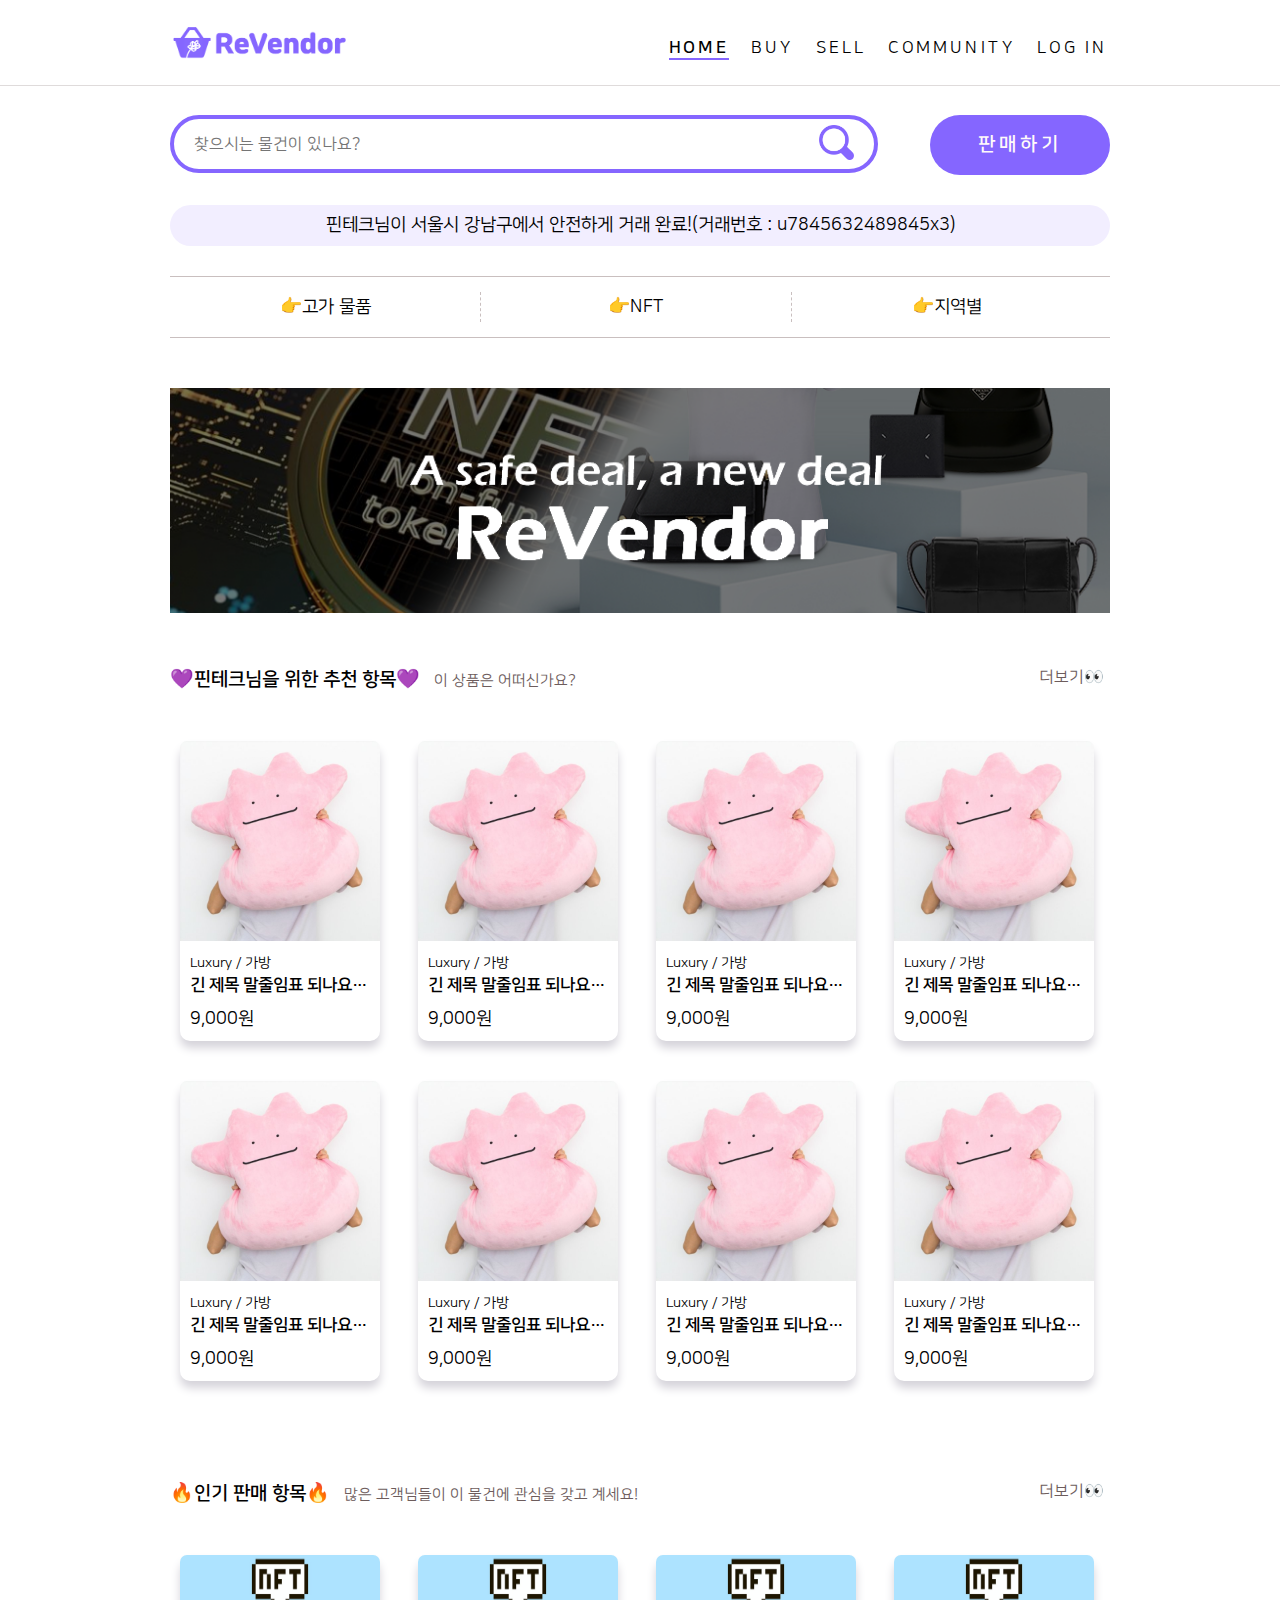
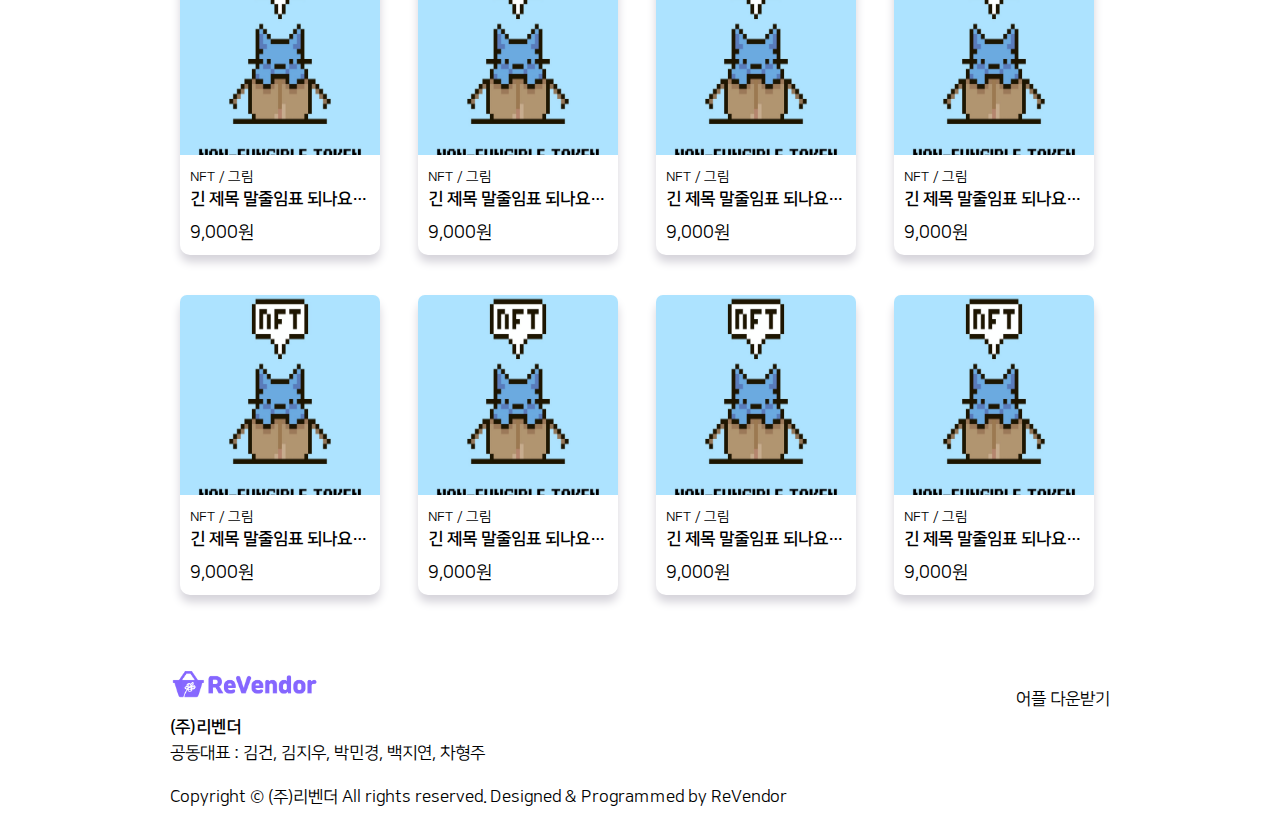
==== index.html @ 0596efaa "web-design" ====
<!DOCTYPE html>
<html lang="en">
<head>
    <meta charset="UTF-8">
    <meta http-equiv="X-UA-Compatible" content="IE=edge">
    <meta name="viewport" content="width=device-width, initial-scale=1.0">
    <link rel="stylesheet" href="src/css/index.css">
    <link rel="stylesheet" href="src/css/topBar.css">
    <link rel="stylesheet" href="src/css/itemCard.css">
    <title>WebDesign</title>
    
</head>
<body>
    <div class="wrap">
        <!--헤더(고정바)-->
        <div class="headerWrap">
            <div class="headerNavWrap">
                <!---로고-->
                <header class="logoWrap">
                    <img onclick=location.href='index.html' class="logoImg" src="src/picture/logo6.png">
                </header>
                <!--메뉴 리스트-->
                <nav class="topWrap">
                    <ul>
                        <li><a href="index.html">home</a></li>
                        <li><a href="src/html/buyPage.html">buy</a></li>
                        <li><a href="src/html/sellPage.html">sell</a></li>
                        <li><a href="src/html/communityPage.html">community</a></li>
                        <li><a href="src/html/login.html">log in</a></li>
                    </ul>
                </nav>
            </div>
        </div>

        <!--본문-->
        <div class="bodyWrap">

            <!--검색창, 판매버튼, 거래성사바, 카테고리-->
            <div class="bodyTop">
                <div class="bodyInput">
                    <div class="search">
                        <input type="text" placeholder="찾으시는 물건이 있나요?">
                        <img src="src/picture/loupe.png">
                    </div>
                    <div class="sellBt">
                        <input onClick="location.href='src/html/sellPage.html'" type="button" value="판매하기">
                    </div>
                </div>
                
                <!--거래 성사 바-->
                <div class="showBar">핀테크님이 서울시 강남구에서 안전하게 거래 완료!(거래번호 : u7845632489845x3)</div>

                    <div class="category">
                        <ul>
                            <li><a href="src/html/buyPage.html?c=a">👉고가 물품</a></li>
                            <li><a href="src/html/buyPage.html?c=b">👉NFT</a></li>
                            <li><a href="">👉지역별</a></li>
                        </ul>
                    </div>

                    
                <!-- <div class="searchList">
                    <span class="recentlySearch">최근 검색어</span>
                    <span>최근 검색어<a href="/">x</a></span>
                    <span>최근 검색어<a href="/">x</a></span>
                    <span>최근 검색어<a href="/">x</a></span>
                </div> -->
            </div>

            <!--배경 이미지-->
            <img class="mainImg" src="src/picture/mainimg.png">

            <!--추천항목-->
            <div class="featuredList">
                <div class="textBundle">
                    <span>💜핀테크님을 위한 추천 항목💜</span>
                    <span>이 상품은 어떠신가요?</span>
                    <a href="src/html/buyPage.html">더보기👀</a>
                </div>
                <div class="cardBundle">
                    <div class="itemCard">
                        <!-- <button>구매하기</button> -->
                        <img src="src/picture/metamong.png">
                        <div class="itemText">
                            <div class="itemType"><span>Luxury</span> / <span>가방</span></div>
                            <span class="itemTitle">긴 제목 말줄임표 되나요? 네 됩니다</span>
                            <span class="itemPrice">9,000원</span>
                        </div>
                    </div>
                    <div class="itemCard">
                        <img src="src/picture/metamong.png">
                        <div class="itemText">
                            <div class="itemType"><span>Luxury</span> / <span>가방</span></div>
                            <span class="itemTitle">긴 제목 말줄임표 되나요? 네 됩니다</span>
                            <span class="itemPrice">9,000원</span>
                        </div>
                    </div>
                    <div class="itemCard">
                        <img src="src/picture/metamong.png">
                        <div class="itemText">
                            <div class="itemType"><span>Luxury</span> / <span>가방</span></div>
                            <span class="itemTitle">긴 제목 말줄임표 되나요? 네 됩니다</span>
                            <span class="itemPrice">9,000원</span>
                        </div>
                    </div>
                    <div class="itemCard">
                        <img src="src/picture/metamong.png">
                        <div class="itemText">
                            <div class="itemType"><span>Luxury</span> / <span>가방</span></div>
                            <span class="itemTitle">긴 제목 말줄임표 되나요? 네 됩니다</span>
                            <span class="itemPrice">9,000원</span>
                        </div>
                    </div>
                    <div class="itemCard">
                        <!-- <button>구매하기</button> -->
                        <img src="src/picture/metamong.png">
                        <div class="itemText">
                            <div class="itemType"><span>Luxury</span> / <span>가방</span></div>
                            <span class="itemTitle">긴 제목 말줄임표 되나요? 네 됩니다</span>
                            <span class="itemPrice">9,000원</span>
                        </div>
                    </div>
                    <div class="itemCard">
                        <img src="src/picture/metamong.png">
                        <div class="itemText">
                            <div class="itemType"><span>Luxury</span> / <span>가방</span></div>
                            <span class="itemTitle">긴 제목 말줄임표 되나요? 네 됩니다</span>
                            <span class="itemPrice">9,000원</span>
                        </div>
                    </div>
                    <div class="itemCard">
                        <img src="src/picture/metamong.png">
                        <div class="itemText">
                            <div class="itemType"><span>Luxury</span> / <span>가방</span></div>
                            <span class="itemTitle">긴 제목 말줄임표 되나요? 네 됩니다</span>
                            <span class="itemPrice">9,000원</span>
                        </div>
                    </div>
                    <div class="itemCard">
                        <img src="src/picture/metamong.png">
                        <div class="itemText">
                            <div class="itemType"><span>Luxury</span> / <span>가방</span></div>
                            <span class="itemTitle">긴 제목 말줄임표 되나요? 네 됩니다</span>
                            <span class="itemPrice">9,000원</span>
                        </div>
                    </div>
                </div>
            </div>

            <!--인기상품-->
            <div class="hotList">
                <div class="textBundle">
                    <span>🔥인기 판매 항목🔥</span>
                    <span>많은 고객님들이 이 물건에 관심을 갖고 계세요!</span>
                    <a href="/src/html/buyPage.html">더보기👀</a>
                </div>
                <div class="cardBundle">
                    <div class="itemCard">
                        <!-- <button>구매하기</button> -->
                        <img src="src/picture/nft.jpg">
                        <div class="itemText">
                            <div class="itemType"><span>NFT</span> / <span>그림</span></div>
                            <span class="itemTitle">긴 제목 말줄임표 되나요? 네 됩니다</span>
                            <span class="itemPrice">9,000원</span>
                        </div>
                    </div>
                    <div class="itemCard">
                        <img src="src/picture/nft.jpg">
                        <div class="itemText">
                            <div class="itemType"><span>NFT</span> / <span>그림</span></div>
                            <span class="itemTitle">긴 제목 말줄임표 되나요? 네 됩니다</span>
                            <span class="itemPrice">9,000원</span>
                        </div>
                    </div>
                    <div class="itemCard">
                        <img src="src/picture/nft.jpg">
                        <div class="itemText">
                            <div class="itemType"><span>NFT</span> / <span>그림</span></div>
                            <span class="itemTitle">긴 제목 말줄임표 되나요? 네 됩니다</span>
                            <span class="itemPrice">9,000원</span>
                        </div>
                    </div>
                    <div class="itemCard">
                        <img src="src/picture/nft.jpg">
                        <div class="itemText">
                            <div class="itemType"><span>NFT</span> / <span>그림</span></div>
                            <span class="itemTitle">긴 제목 말줄임표 되나요? 네 됩니다</span>
                            <span class="itemPrice">9,000원</span>
                        </div>
                    </div>
                    <div class="itemCard">
                        <!-- <button>구매하기</button> -->
                        <img src="src/picture/nft.jpg">
                        <div class="itemText">
                            <div class="itemType"><span>NFT</span> / <span>그림</span></div>
                            <span class="itemTitle">긴 제목 말줄임표 되나요? 네 됩니다</span>
                            <span class="itemPrice">9,000원</span>
                        </div>
                    </div>
                    <div class="itemCard">
                        <img src="src/picture/nft.jpg">
                        <div class="itemText">
                            <div class="itemType"><span>NFT</span> / <span>그림</span></div>
                            <span class="itemTitle">긴 제목 말줄임표 되나요? 네 됩니다</span>
                            <span class="itemPrice">9,000원</span>
                        </div>
                    </div>
                    <div class="itemCard">
                        <img src="src/picture/nft.jpg">
                        <div class="itemText">
                            <div class="itemType"><span>NFT</span> / <span>그림</span></div>
                            <span class="itemTitle">긴 제목 말줄임표 되나요? 네 됩니다</span>
                            <span class="itemPrice">9,000원</span>
                        </div>
                    </div>
                    <div class="itemCard">
                        <img src="src/picture/nft.jpg">
                        <div class="itemText">
                            <div class="itemType"><span>NFT</span> / <span>그림</span></div>
                            <span class="itemTitle">긴 제목 말줄임표 되나요? 네 됩니다</span>
                            <span class="itemPrice">9,000원</span>
                        </div>
                    </div>
                </div>
            </div>
            <!--하단 footer-->
            <footer>
                <div class="footerWrapper">
                    <!--footer 왼편-->
                    <div class="footerLeft">
                        <div class="footerLogo">
                            <img src="src/picture/logo6.png">
                        </div>
                        <ul class="companyInfo">
                            <li>(주)리벤더</li>
                            <li>공동대표 : 김건, 김지우, 박민경, 백지연, 차형주</li>
                            <br>
                            <li>Copyright © (주)리벤더 All rights reserved. Designed & Programmed by ReVendor</li>
                        </ul>
                    </div>
                    <!--footer 오른편-->
                    <div class="footerRight">
                        <a href="src/html/app.html">어플 다운받기</a>
                    </div>
                </div>
            </footer>

        </div>

    </div>
</body>
</html>
---- src/css/index.css ----
/*폰트 및 기본 설정*/

@font-face{
	font-family: "myfont";
	src: url('../font/NanumSquareR.ttf');
	font-weight: normal;
	font-style: normal;
}
@font-face{
	font-family: "myfont";
	src: url('../font/NanumSquareB.ttf');
	font-weight: bold;
	font-style: normal;
}

body, html{
	height:100%;
}

/*검색창, 판매버튼 */

.topWrap>ul>li:nth-child(1){
	font-weight: bold;
	border-bottom: 2px solid #8566FF;
}

.bodyTop{
	margin-top: 115px;
	width:940px;
	height:60px;
}

.bodyInput{
	width:940px;
	height:60px;
	margin-bottom: 30px;
}

.search{/*검색창*/
	float:left;
	width : 700px;
	height : 50px;
	border : 4px solid #8566FF;
	border-radius: 50px;
}

.search>input{
	margin : 5px 0 0 15px;
	width: 620px;
	height:30px;
	outline:none;
	border: 0px;
	padding:5px;
	font-family:myfont;
	float:left;
	font-size:16px;
}

.search>img {
	width :35px;
	cursor:pointer;
	margin-top : 6.4px;
}

/*판매버튼*/
.sellBt{
	float:right;
}
.sellBt>input{
	width: 180px;
	height: 60px;

	font-family:myfont;
	font-size: 19px;
	letter-spacing: 0.2em;	
	font-weight:600;

	border:0px;
	border-radius: 50px;
	outline: none;
	cursor: pointer;

	color: snow;
	background:#8566FF;
}

.sellBt>input:hover {
	background: #5035bb;
}

/*카테고리*/
.category{
	border-top: 1px solid rgb(201, 191, 191);
	border-bottom: 1px solid rgb(201, 191, 191);
	height:60px;
	width: 940px;
	float:left;
}

.category>ul{
	text-align:center;
	margin: 15px 0 15px 0;
}

.category>ul>li{
	float:left;
	text-align:center;
	width: 33%;
	height: 30px;
	line-height: 30px;
	border-right: 1px dashed rgb(201, 191, 191);
}

.category>ul>li:nth-child(3){
	border-right: none;
}

.category>ul>li>a{
	text-decoration-line: none;
	color:black;
	font-size:18px;
}

.category>ul>li>a:hover{
	color:#8566FF;
	font-weight: 600;
}

/*거래 성사 바*/
.showBar{
	float: left;
	width:940px;
	background-color: #F2EEFF;
	border-radius:50px;
	font-size: 18px;
	padding: 10px 0 10px 0;
	text-align: center;
	margin: 0px 0 30px 0;
}

.mainImg{
	margin: 50px 0 20px 0 ;
	width: 940px;
}


/*추천항목*/

.featuredList, .hotList{
	float:left;
}
---- src/css/topBar.css ----
html,body{
    margin:0;
    padding:0;
    left:0;
    top:0;
	font-family: myfont;
}

ul, li{
	margin: 0px;
	padding: 0px;
	list-style: none;
}

a{
	text-decoration-line: none;
	color:black;
}

.wrap{
	width : 940px;
	margin : 0 auto;
}

.headerNavWrap{
	width: 940px;
	margin: 0 auto;
}

/* 헤더 */
.headerWrap{
	z-index: 10;
	width : 100%;
	height:50px;
	padding: 20px 0 15px 0;
	position: fixed;
	background-color: white;
	top:0;
	left: 0;
	border-bottom: 1px solid rgb(223, 219, 219);
}

.logoImg{
	width: 180px;
	cursor: pointer;
}

/* 헤더 카테고리 */

header{ /* 상단 로고이미지*/
	width: 20%;
	height: 50px;
	float:left;
}

/*카테고리*/
.topWrap{ 
	float: right;
	width : 74%;
}

.topWrap>ul{
	margin-top: 18.5px;
	float:right;
	height: 30px;
	width: 441px;
}

.topWrap>ul>li{
	float:left;
	margin-right: 5%;
	letter-spacing: 0.2em;
	text-transform: uppercase;
}

.topWrap>ul>li:nth-child(5){
	margin-right:0;
}


.topWrap>ul>li>a{
	text-decoration-line: none;
	color : black;
	font-size: 17px;
}

.topWrap>ul>li>a:hover{
	color: #8566FF;
	border-bottom: 1px solid #8566FF;
	transition : all .3s ease
}

/*footer*/
footer{
	font-family: myfont;
	width: 940px;
	bottom: 0;
}

.footerLogo>img{
	width : 150px;
}

.footerWrapper{
	display: table;
	height : 100px;
	width : 940px;
}

.footerLeft{ /*좌측 영역*/
	width : 60%;
	display: table-cell;
	padding-bottom: 30px;
}

.companyInfo{
	margin-top:10px;
}

.companyInfo>li{
	margin-top : 7px;
	font-size:17px;
}

.companyInfo>li:nth-child(1){
	font-weight: 600;
}

.footerRight{
	width: 20%;
	display: table-cell;
	text-align: right;
	font-size: 17px;
}


.footerRight>a{/*어플 다운받기*/
	text-decoration-line: none;
	color : black;
}
.footerRight>a:hover{
	color:#8566FF;
}
---- src/css/itemCard.css ----
.textBundle{ /*카드 묶음*/
	margin: 30px 0 40px 0;
}

.cardBundle{ /*카드 묶음 grid*/
	display:grid;
	grid-template-columns: repeat(4, 1fr);
	grid-template-rows: repead(2, 1fr);
	padding: 10px;
	row-gap : 40px;
	column-gap: 38px;
	float:left;
	margin:0 0 60px 0;
}

.textBundle>span:nth-child(1){ /*타이틀*/
	font-weight: 600;
	font-size:19px;
	margin-right: 10px;
}

.textBundle>span:nth-child(2){ /*상세설명*/
	color: #6d5c5c;
	font-size:15px;
}

.textBundle>a{ /*더보기*/
	color: #6d5c5c;
	text-decoration-line: none;
	font-size:16px;
	float:right;
}

.textBundle>a:hover{
	color: rgb(204, 47, 100);
	transition: 0.3s ease;
}


/*아이템카드*/

/* .itemCard>button{
	position:absolute;
	display : none;
	padding: 10px;
	font-size:17px;
	background-color: #8566FF;
	color:white;
	border:0px;
	cursor:pointer;
	border-radius: 5px;
	box-shadow: 0 5px 5px -2px rgb(139, 139, 139);
} */


.itemCard{
	width : 200px;
	height: 300px;
	border-radius: 10px;
	cursor: pointer;
	background: white;
	box-shadow : 0px 7px 10px 0px #d5d3da;
	transition: 0.3s ease;
} 

.itemCard:hover{
	transform: translateY(10px);
}
/* 
.itemCard:hover button{hover시 버튼
	display: block;
} */


.itemCard>img{
	width : 200px;
	height: 200px;
	border-radius: 7px 7px 0 0;
	margin: 0;
}

.itemText{ /*물건 설명창*/
	width: 180px;
	padding : 10px 10px 5px 10px;
}

.itemType{/*아이템 타입*/
	text-align: left;
	width: 180px;
	float: left;
	font-size: 14px;
	margin-bottom: 5px;
}

.itemTitle{/*제목*/
	font-weight: 600;
	width: 180px;
	float:left;
	font-size : 17px;
	overflow: hidden;
	text-overflow:ellipsis;
	white-space: nowrap;
}

.itemPrice{/*가격*/
	float:left;
	width: 120px;
	margin-top : 14px;
	font-size : 18px;
}

.itemTitle, .itemType, .itemPrice{
	overflow: hidden;
	text-overflow:ellipsis;
	white-space: nowrap;
}
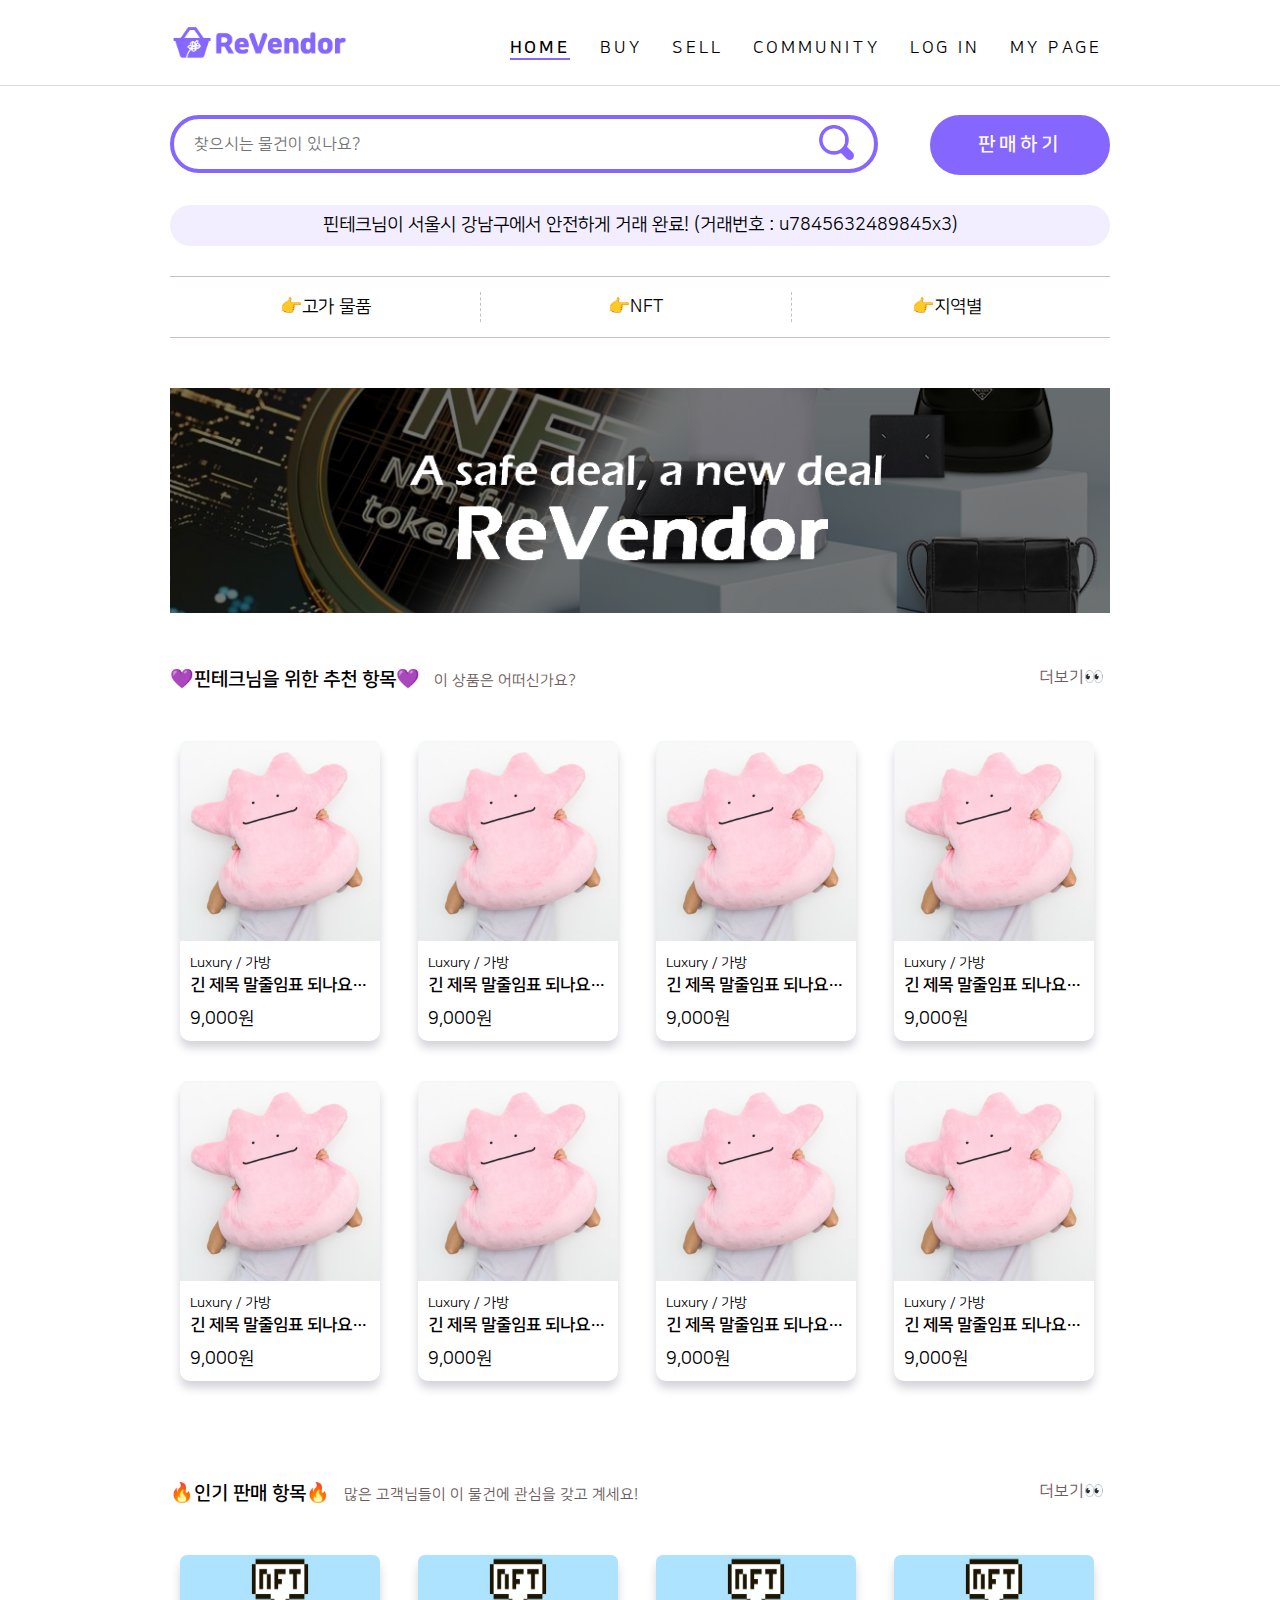
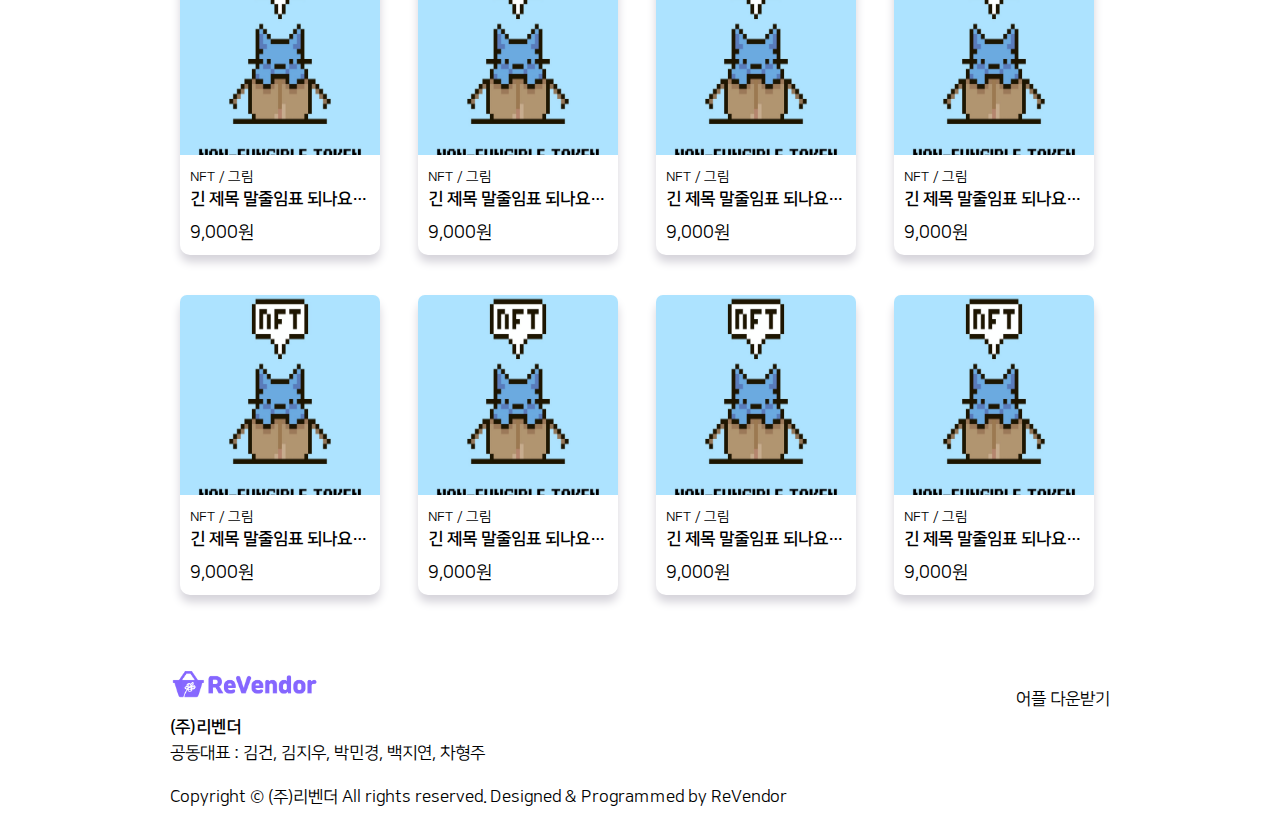
==== commit 5cd4f3b9: "mypage 추가" ====
--- a/index.html
+++ b/index.html
@@ -27,6 +27,7 @@
                         <li><a href="src/html/sellPage.html">sell</a></li>
                         <li><a href="src/html/communityPage.html">community</a></li>
                         <li><a href="src/html/login.html">log in</a></li>
+                        <li><a href="src/html/mypage.html">my page</a></li>
                     </ul>
                 </nav>
             </div>
@@ -48,7 +49,7 @@
                 </div>
                 
                 <!--거래 성사 바-->
-                <div class="showBar">핀테크님이 서울시 강남구에서 안전하게 거래 완료!(거래번호 : u7845632489845x3)</div>
+                <div class="showBar">핀테크님이 서울시 강남구에서 안전하게 거래 완료! (거래번호 : u7845632489845x3)</div>
 
                     <div class="category">
                         <ul>
--- a/src/css/topBar.css
+++ b/src/css/topBar.css
@@ -63,7 +63,7 @@
 	margin-top: 18.5px;
 	float:right;
 	height: 30px;
-	width: 441px;
+	width: 600px;
 }
 
 .topWrap>ul>li{
@@ -73,7 +73,7 @@
 	text-transform: uppercase;
 }
 
-.topWrap>ul>li:nth-child(5){
+.topWrap>ul>li:nth-child(6){
 	margin-right:0;
 }
 
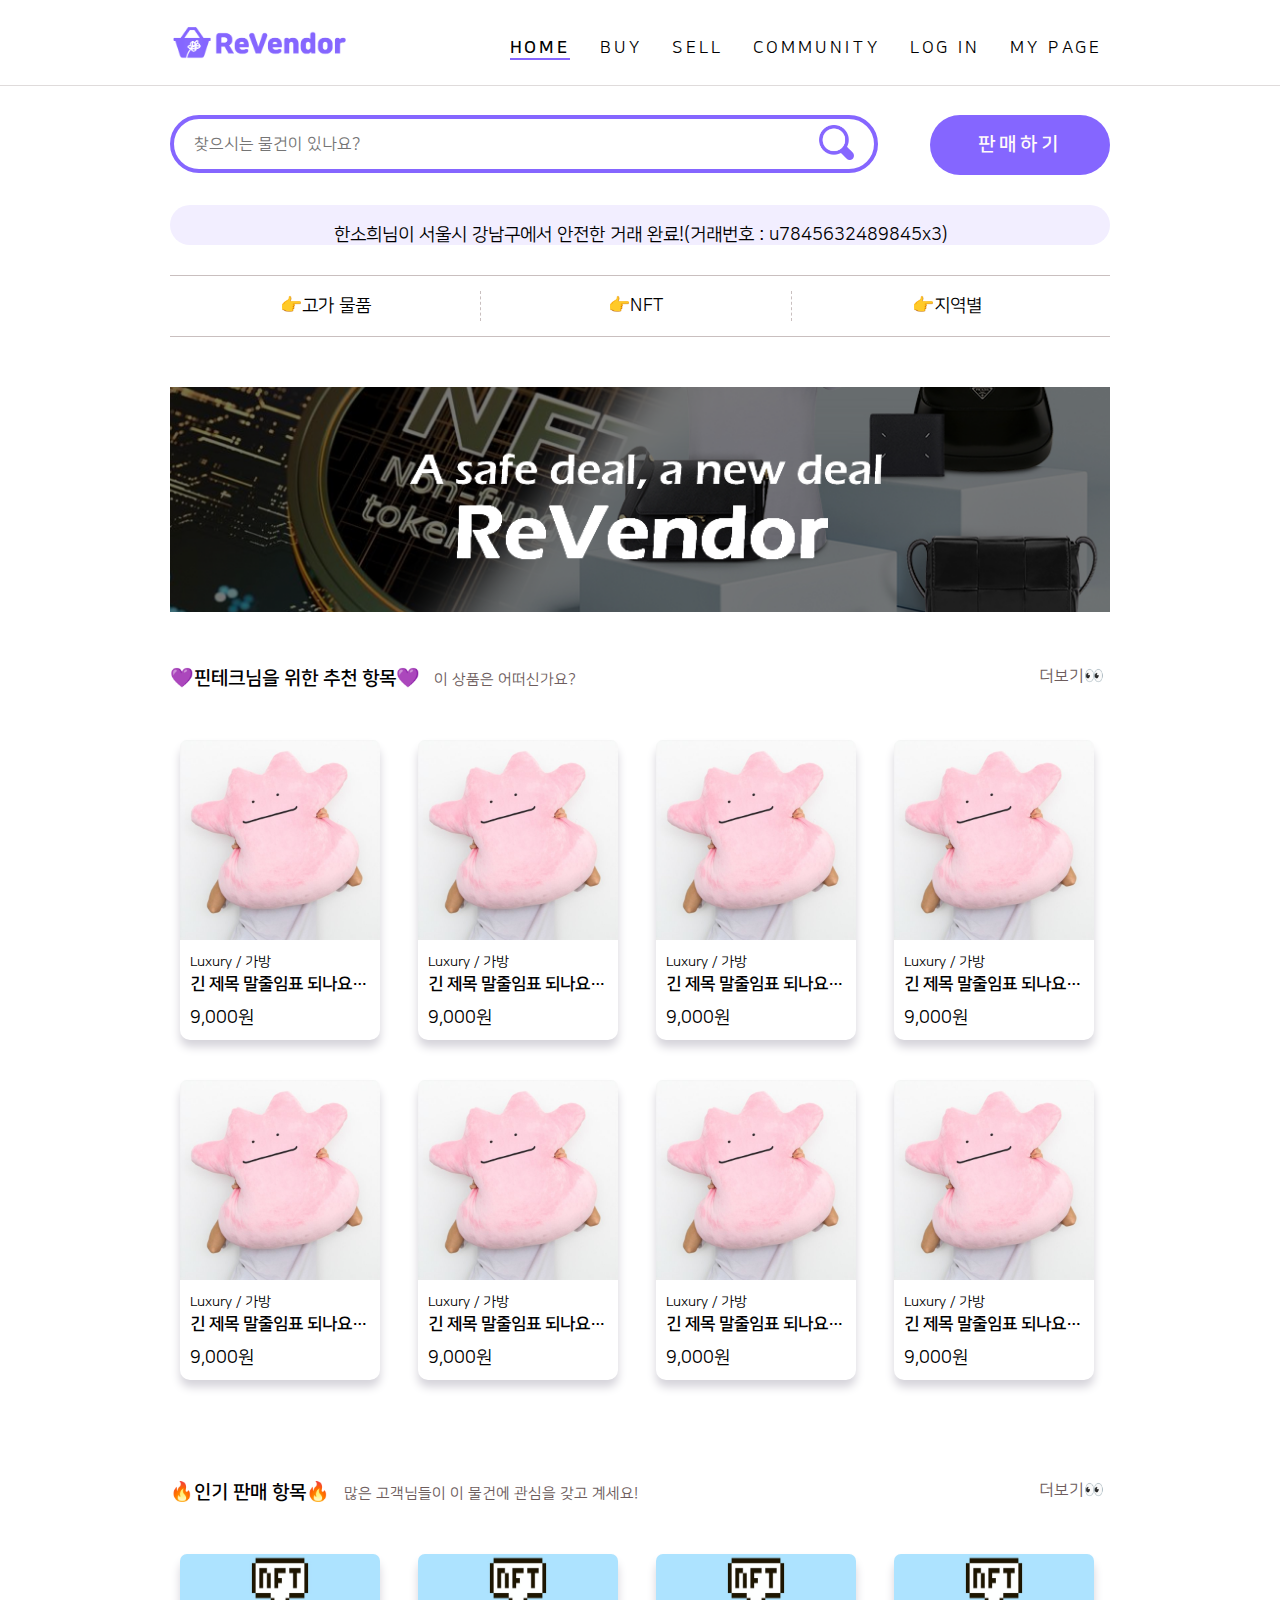
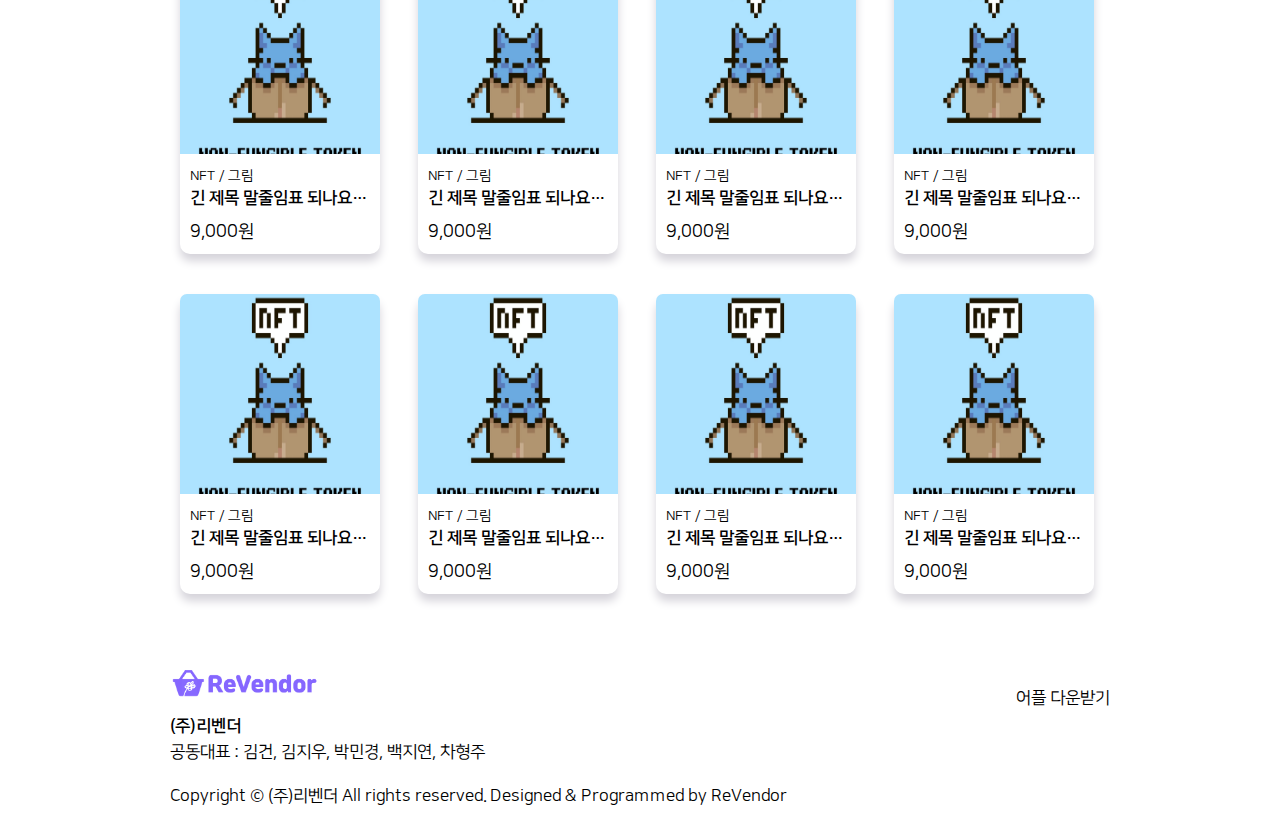
==== commit e4b2ad2b: "구매 상세페이지 추가" ====
--- a/index.html
+++ b/index.html
@@ -49,12 +49,20 @@
                 </div>
                 
                 <!--거래 성사 바-->
-                <div class="showBar">핀테크님이 서울시 강남구에서 안전하게 거래 완료! (거래번호 : u7845632489845x3)</div>
+                <div class="showBar">
+                    <ul>
+                        <li>한소희님이 서울시 강남구에서 안전한 거래 완료!(거래번호 : u7845632489845x3)</li>
+                        <li>송강님이 서울시 동작구에서 안전한 거래 완료!(거래번호 : u7845632489845x3)</li>
+                        <li>유나비님이 서울시 종로구에서 안전한 거래 완료!(거래번호 : u7845632489845x3)</li>
+                        <li>박재언님이 경기도 안산시에서 안전한 거래 완료!(거래번호 : u7845632489845x3)</li>
+                        <li>이채연님이 경기도 수원시에서 안전한 거래 완료!(거래번호 : u7845632489845x3)</li>
+                    </ul>
+                </div>
 
                     <div class="category">
                         <ul>
-                            <li><a href="src/html/buyPage.html?c=a">👉고가 물품</a></li>
-                            <li><a href="src/html/buyPage.html?c=b">👉NFT</a></li>
+                            <li><a href="src/html/buyPage.html?category=highQuality">👉고가 물품</a></li>
+                            <li><a href="src/html/buyPage.html?category=nft">👉NFT</a></li>
                             <li><a href="">👉지역별</a></li>
                         </ul>
                     </div>
--- a/src/css/index.css
+++ b/src/css/index.css
@@ -130,12 +130,58 @@
 .showBar{
 	float: left;
 	width:940px;
+	height: 20px;
 	background-color: #F2EEFF;
 	border-radius:50px;
 	font-size: 18px;
 	padding: 10px 0 10px 0;
 	text-align: center;
 	margin: 0px 0 30px 0;
+	overflow: hidden;
+}
+
+.showBar ul {
+	animation: slide 20s infinite;
+}
+
+.showBar li {
+	padding: 10px 0 10px 0;
+}
+
+@keyframes slide { /*거래 성사 바 애니메이션*/
+	0% {
+		margin-top: 0;
+	}
+	10% {
+		margin-top: -10px;
+	}
+	20% {
+		margin-top: -50px;
+	}
+	30% {
+		margin-top: -50px;
+	}
+	40% {
+		margin-top: -90px;
+	}
+	50% {
+		margin-top: -90px;
+	}
+	60% {
+		margin-top: -130px;
+	}
+	70% {
+		margin-top: -130px;
+	}
+	80% {
+		margin-top: -170px;
+	}
+	90% {
+		margin-top: -170px;
+	}
+	100% {
+		margin-top: 0;
+	}
 }
 
 .mainImg{
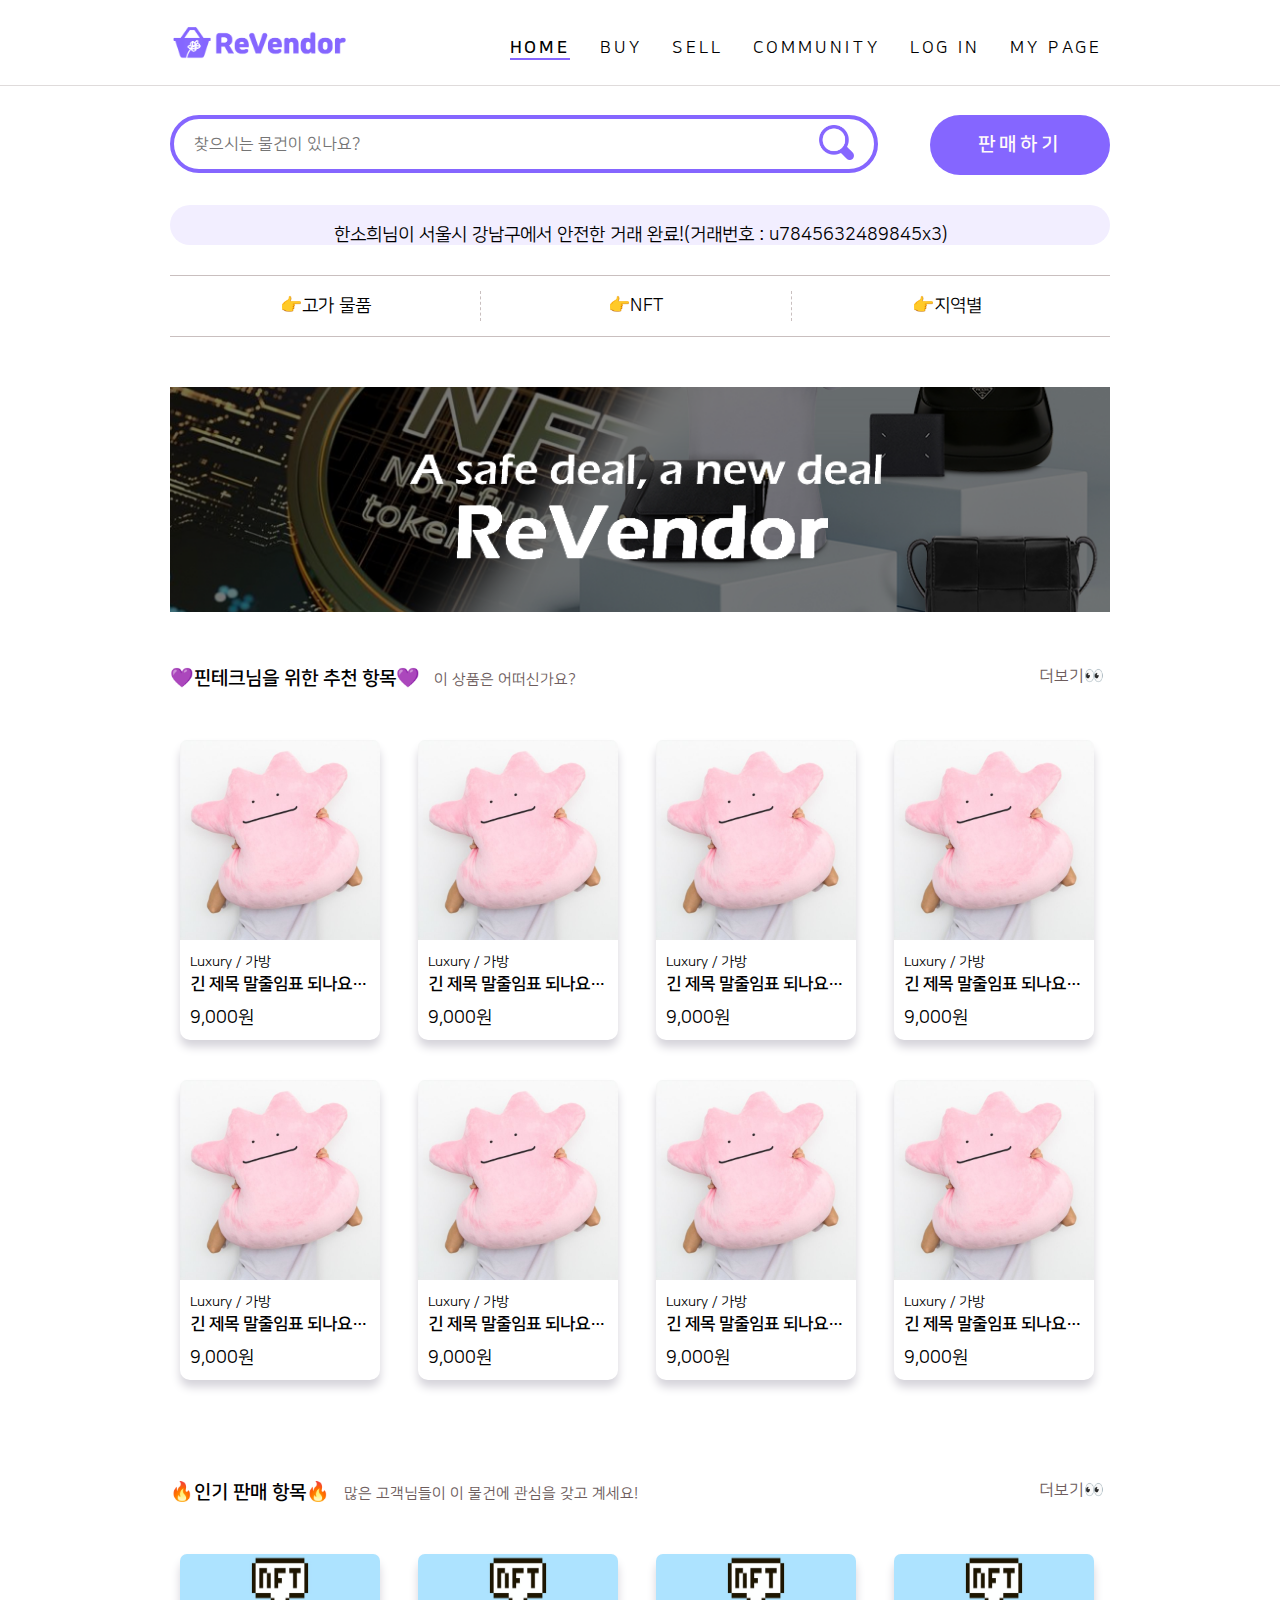
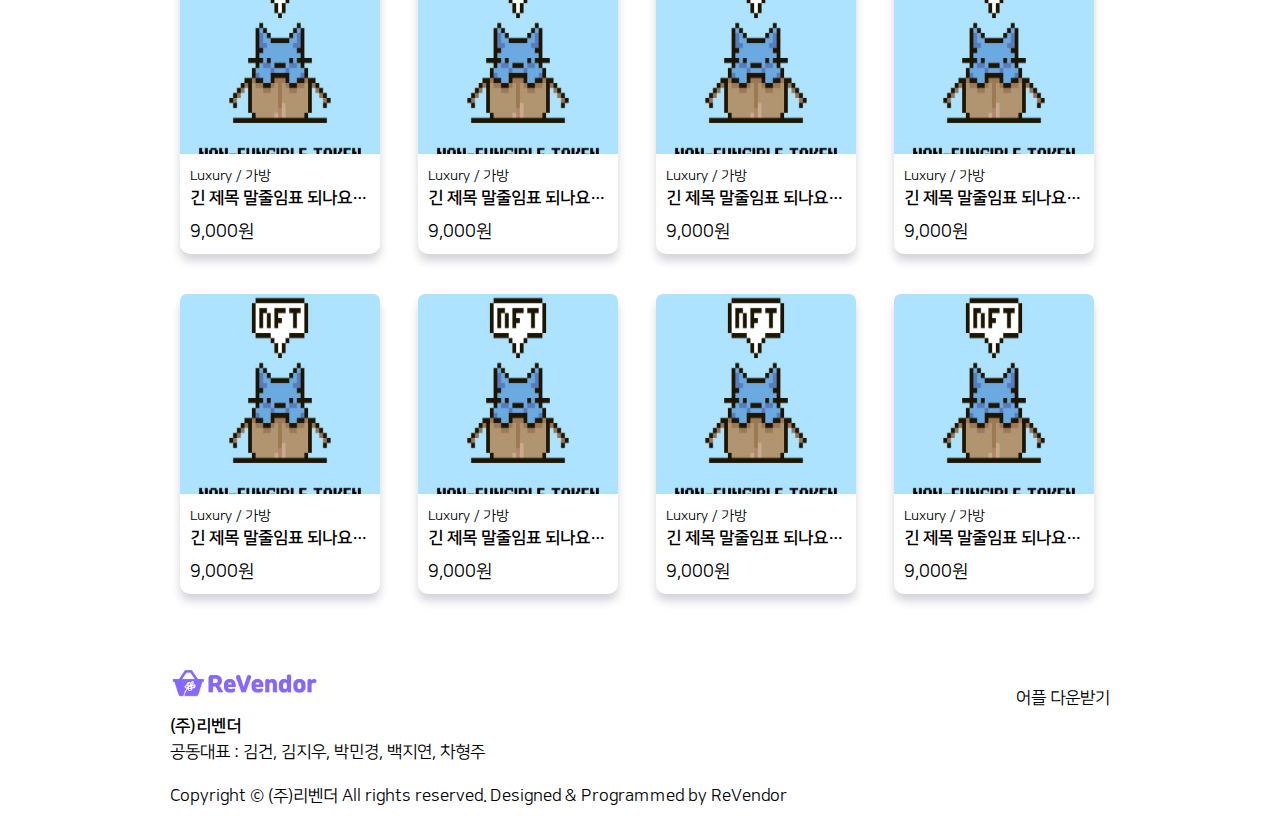
==== commit a9d00079: "a태그로 상세페이지 이동" ====
--- a/index.html
+++ b/index.html
@@ -88,70 +88,92 @@
                 </div>
                 <div class="cardBundle">
                     <div class="itemCard">
-                        <!-- <button>구매하기</button> -->
-                        <img src="src/picture/metamong.png">
-                        <div class="itemText">
-                            <div class="itemType"><span>Luxury</span> / <span>가방</span></div>
-                            <span class="itemTitle">긴 제목 말줄임표 되나요? 네 됩니다</span>
-                            <span class="itemPrice">9,000원</span>
-                        </div>
-                    </div>
-                    <div class="itemCard">
-                        <img src="src/picture/metamong.png">
-                        <div class="itemText">
-                            <div class="itemType"><span>Luxury</span> / <span>가방</span></div>
-                            <span class="itemTitle">긴 제목 말줄임표 되나요? 네 됩니다</span>
-                            <span class="itemPrice">9,000원</span>
-                        </div>
-                    </div>
-                    <div class="itemCard">
-                        <img src="src/picture/metamong.png">
-                        <div class="itemText">
-                            <div class="itemType"><span>Luxury</span> / <span>가방</span></div>
-                            <span class="itemTitle">긴 제목 말줄임표 되나요? 네 됩니다</span>
-                            <span class="itemPrice">9,000원</span>
-                        </div>
-                    </div>
-                    <div class="itemCard">
-                        <img src="src/picture/metamong.png">
-                        <div class="itemText">
-                            <div class="itemType"><span>Luxury</span> / <span>가방</span></div>
-                            <span class="itemTitle">긴 제목 말줄임표 되나요? 네 됩니다</span>
-                            <span class="itemPrice">9,000원</span>
-                        </div>
-                    </div>
-                    <div class="itemCard">
-                        <!-- <button>구매하기</button> -->
-                        <img src="src/picture/metamong.png">
-                        <div class="itemText">
-                            <div class="itemType"><span>Luxury</span> / <span>가방</span></div>
-                            <span class="itemTitle">긴 제목 말줄임표 되나요? 네 됩니다</span>
-                            <span class="itemPrice">9,000원</span>
-                        </div>
-                    </div>
-                    <div class="itemCard">
-                        <img src="src/picture/metamong.png">
-                        <div class="itemText">
-                            <div class="itemType"><span>Luxury</span> / <span>가방</span></div>
-                            <span class="itemTitle">긴 제목 말줄임표 되나요? 네 됩니다</span>
-                            <span class="itemPrice">9,000원</span>
-                        </div>
-                    </div>
-                    <div class="itemCard">
-                        <img src="src/picture/metamong.png">
-                        <div class="itemText">
-                            <div class="itemType"><span>Luxury</span> / <span>가방</span></div>
-                            <span class="itemTitle">긴 제목 말줄임표 되나요? 네 됩니다</span>
-                            <span class="itemPrice">9,000원</span>
-                        </div>
-                    </div>
-                    <div class="itemCard">
-                        <img src="src/picture/metamong.png">
-                        <div class="itemText">
-                            <div class="itemType"><span>Luxury</span> / <span>가방</span></div>
-                            <span class="itemTitle">긴 제목 말줄임표 되나요? 네 됩니다</span>
-                            <span class="itemPrice">9,000원</span>
-                        </div>
+                        <a href="src/html/buyDetailPage.html">
+                        <!-- <a href="">구매하기</button> -->
+                            <img src="src/picture/metamong.png">
+                            <div class="itemText">
+                                <div class="itemType"><span>Luxury</span> / <span>가방</span></div>
+                                <span class="itemTitle">긴 제목 말줄임표 되나요? 네 됩니다</span>
+                                <span class="itemPrice">9,000원</span>
+                            </div>
+                        </a>
+                    </div>
+                    <div class="itemCard">
+                        <a href="src/html/buyDetailPage.html">
+                        <!-- <a href="">구매하기</button> -->
+                            <img src="src/picture/metamong.png">
+                            <div class="itemText">
+                                <div class="itemType"><span>Luxury</span> / <span>가방</span></div>
+                                <span class="itemTitle">긴 제목 말줄임표 되나요? 네 됩니다</span>
+                                <span class="itemPrice">9,000원</span>
+                            </div>
+                        </a>
+                    </div>
+                    <div class="itemCard">
+                        <a href="src/html/buyDetailPage.html">
+                        <!-- <a href="">구매하기</button> -->
+                            <img src="src/picture/metamong.png">
+                            <div class="itemText">
+                                <div class="itemType"><span>Luxury</span> / <span>가방</span></div>
+                                <span class="itemTitle">긴 제목 말줄임표 되나요? 네 됩니다</span>
+                                <span class="itemPrice">9,000원</span>
+                            </div>
+                        </a>
+                    </div>
+                    <div class="itemCard">
+                        <a href="src/html/buyDetailPage.html">
+                        <!-- <a href="">구매하기</button> -->
+                            <img src="src/picture/metamong.png">
+                            <div class="itemText">
+                                <div class="itemType"><span>Luxury</span> / <span>가방</span></div>
+                                <span class="itemTitle">긴 제목 말줄임표 되나요? 네 됩니다</span>
+                                <span class="itemPrice">9,000원</span>
+                            </div>
+                        </a>
+                    </div>
+                    <div class="itemCard">
+                        <a href="src/html/buyDetailPage.html">
+                        <!-- <a href="">구매하기</button> -->
+                            <img src="src/picture/metamong.png">
+                            <div class="itemText">
+                                <div class="itemType"><span>Luxury</span> / <span>가방</span></div>
+                                <span class="itemTitle">긴 제목 말줄임표 되나요? 네 됩니다</span>
+                                <span class="itemPrice">9,000원</span>
+                            </div>
+                        </a>
+                    </div>
+                    <div class="itemCard">
+                        <a href="src/html/buyDetailPage.html">
+                        <!-- <a href="">구매하기</button> -->
+                            <img src="src/picture/metamong.png">
+                            <div class="itemText">
+                                <div class="itemType"><span>Luxury</span> / <span>가방</span></div>
+                                <span class="itemTitle">긴 제목 말줄임표 되나요? 네 됩니다</span>
+                                <span class="itemPrice">9,000원</span>
+                            </div>
+                        </a>
+                    </div>
+                    <div class="itemCard">
+                        <a href="src/html/buyDetailPage.html">
+                        <!-- <a href="">구매하기</button> -->
+                            <img src="src/picture/metamong.png">
+                            <div class="itemText">
+                                <div class="itemType"><span>Luxury</span> / <span>가방</span></div>
+                                <span class="itemTitle">긴 제목 말줄임표 되나요? 네 됩니다</span>
+                                <span class="itemPrice">9,000원</span>
+                            </div>
+                        </a>
+                    </div>
+                    <div class="itemCard">
+                        <a href="src/html/buyDetailPage.html">
+                        <!-- <a href="">구매하기</button> -->
+                            <img src="src/picture/metamong.png">
+                            <div class="itemText">
+                                <div class="itemType"><span>Luxury</span> / <span>가방</span></div>
+                                <span class="itemTitle">긴 제목 말줄임표 되나요? 네 됩니다</span>
+                                <span class="itemPrice">9,000원</span>
+                            </div>
+                        </a>
                     </div>
                 </div>
             </div>
@@ -165,70 +187,92 @@
                 </div>
                 <div class="cardBundle">
                     <div class="itemCard">
-                        <!-- <button>구매하기</button> -->
-                        <img src="src/picture/nft.jpg">
-                        <div class="itemText">
-                            <div class="itemType"><span>NFT</span> / <span>그림</span></div>
-                            <span class="itemTitle">긴 제목 말줄임표 되나요? 네 됩니다</span>
-                            <span class="itemPrice">9,000원</span>
-                        </div>
-                    </div>
-                    <div class="itemCard">
-                        <img src="src/picture/nft.jpg">
-                        <div class="itemText">
-                            <div class="itemType"><span>NFT</span> / <span>그림</span></div>
-                            <span class="itemTitle">긴 제목 말줄임표 되나요? 네 됩니다</span>
-                            <span class="itemPrice">9,000원</span>
-                        </div>
-                    </div>
-                    <div class="itemCard">
-                        <img src="src/picture/nft.jpg">
-                        <div class="itemText">
-                            <div class="itemType"><span>NFT</span> / <span>그림</span></div>
-                            <span class="itemTitle">긴 제목 말줄임표 되나요? 네 됩니다</span>
-                            <span class="itemPrice">9,000원</span>
-                        </div>
-                    </div>
-                    <div class="itemCard">
-                        <img src="src/picture/nft.jpg">
-                        <div class="itemText">
-                            <div class="itemType"><span>NFT</span> / <span>그림</span></div>
-                            <span class="itemTitle">긴 제목 말줄임표 되나요? 네 됩니다</span>
-                            <span class="itemPrice">9,000원</span>
-                        </div>
-                    </div>
-                    <div class="itemCard">
-                        <!-- <button>구매하기</button> -->
-                        <img src="src/picture/nft.jpg">
-                        <div class="itemText">
-                            <div class="itemType"><span>NFT</span> / <span>그림</span></div>
-                            <span class="itemTitle">긴 제목 말줄임표 되나요? 네 됩니다</span>
-                            <span class="itemPrice">9,000원</span>
-                        </div>
-                    </div>
-                    <div class="itemCard">
-                        <img src="src/picture/nft.jpg">
-                        <div class="itemText">
-                            <div class="itemType"><span>NFT</span> / <span>그림</span></div>
-                            <span class="itemTitle">긴 제목 말줄임표 되나요? 네 됩니다</span>
-                            <span class="itemPrice">9,000원</span>
-                        </div>
-                    </div>
-                    <div class="itemCard">
-                        <img src="src/picture/nft.jpg">
-                        <div class="itemText">
-                            <div class="itemType"><span>NFT</span> / <span>그림</span></div>
-                            <span class="itemTitle">긴 제목 말줄임표 되나요? 네 됩니다</span>
-                            <span class="itemPrice">9,000원</span>
-                        </div>
-                    </div>
-                    <div class="itemCard">
-                        <img src="src/picture/nft.jpg">
-                        <div class="itemText">
-                            <div class="itemType"><span>NFT</span> / <span>그림</span></div>
-                            <span class="itemTitle">긴 제목 말줄임표 되나요? 네 됩니다</span>
-                            <span class="itemPrice">9,000원</span>
-                        </div>
+                        <a href="src/html/buyDetailPage.html">
+                        <!-- <a href="">구매하기</button> -->
+                            <img src="src/picture/nft.jpg">
+                            <div class="itemText">
+                                <div class="itemType"><span>Luxury</span> / <span>가방</span></div>
+                                <span class="itemTitle">긴 제목 말줄임표 되나요? 네 됩니다</span>
+                                <span class="itemPrice">9,000원</span>
+                            </div>
+                        </a>
+                    </div>
+                    <div class="itemCard">
+                        <a href="src/html/buyDetailPage.html">
+                        <!-- <a href="">구매하기</button> -->
+                            <img src="src/picture/nft.jpg">
+                            <div class="itemText">
+                                <div class="itemType"><span>Luxury</span> / <span>가방</span></div>
+                                <span class="itemTitle">긴 제목 말줄임표 되나요? 네 됩니다</span>
+                                <span class="itemPrice">9,000원</span>
+                            </div>
+                        </a>
+                    </div>
+                    <div class="itemCard">
+                        <a href="src/html/buyDetailPage.html">
+                        <!-- <a href="">구매하기</button> -->
+                            <img src="src/picture/nft.jpg">
+                            <div class="itemText">
+                                <div class="itemType"><span>Luxury</span> / <span>가방</span></div>
+                                <span class="itemTitle">긴 제목 말줄임표 되나요? 네 됩니다</span>
+                                <span class="itemPrice">9,000원</span>
+                            </div>
+                        </a>
+                    </div>
+                    <div class="itemCard">
+                        <a href="src/html/buyDetailPage.html">
+                        <!-- <a href="">구매하기</button> -->
+                            <img src="src/picture/nft.jpg">
+                            <div class="itemText">
+                                <div class="itemType"><span>Luxury</span> / <span>가방</span></div>
+                                <span class="itemTitle">긴 제목 말줄임표 되나요? 네 됩니다</span>
+                                <span class="itemPrice">9,000원</span>
+                            </div>
+                        </a>
+                    </div>
+                    <div class="itemCard">
+                        <a href="src/html/buyDetailPage.html">
+                        <!-- <a href="">구매하기</button> -->
+                            <img src="src/picture/nft.jpg">
+                            <div class="itemText">
+                                <div class="itemType"><span>Luxury</span> / <span>가방</span></div>
+                                <span class="itemTitle">긴 제목 말줄임표 되나요? 네 됩니다</span>
+                                <span class="itemPrice">9,000원</span>
+                            </div>
+                        </a>
+                    </div>
+                    <div class="itemCard">
+                        <a href="src/html/buyDetailPage.html">
+                        <!-- <a href="">구매하기</button> -->
+                            <img src="src/picture/nft.jpg">
+                            <div class="itemText">
+                                <div class="itemType"><span>Luxury</span> / <span>가방</span></div>
+                                <span class="itemTitle">긴 제목 말줄임표 되나요? 네 됩니다</span>
+                                <span class="itemPrice">9,000원</span>
+                            </div>
+                        </a>
+                    </div>
+                    <div class="itemCard">
+                        <a href="src/html/buyDetailPage.html">
+                        <!-- <a href="">구매하기</button> -->
+                            <img src="src/picture/nft.jpg">
+                            <div class="itemText">
+                                <div class="itemType"><span>Luxury</span> / <span>가방</span></div>
+                                <span class="itemTitle">긴 제목 말줄임표 되나요? 네 됩니다</span>
+                                <span class="itemPrice">9,000원</span>
+                            </div>
+                        </a>
+                    </div>
+                    <div class="itemCard">
+                        <a href="src/html/buyDetailPage.html">
+                        <!-- <a href="">구매하기</button> -->
+                            <img src="src/picture/nft.jpg">
+                            <div class="itemText">
+                                <div class="itemType"><span>Luxury</span> / <span>가방</span></div>
+                                <span class="itemTitle">긴 제목 말줄임표 되나요? 네 됩니다</span>
+                                <span class="itemPrice">9,000원</span>
+                            </div>
+                        </a>
                     </div>
                 </div>
             </div>
--- a/src/css/itemCard.css
+++ b/src/css/itemCard.css
@@ -72,7 +72,7 @@
 } */
 
 
-.itemCard>img{
+.itemCard>a>img{
 	width : 200px;
 	height: 200px;
 	border-radius: 7px 7px 0 0;
